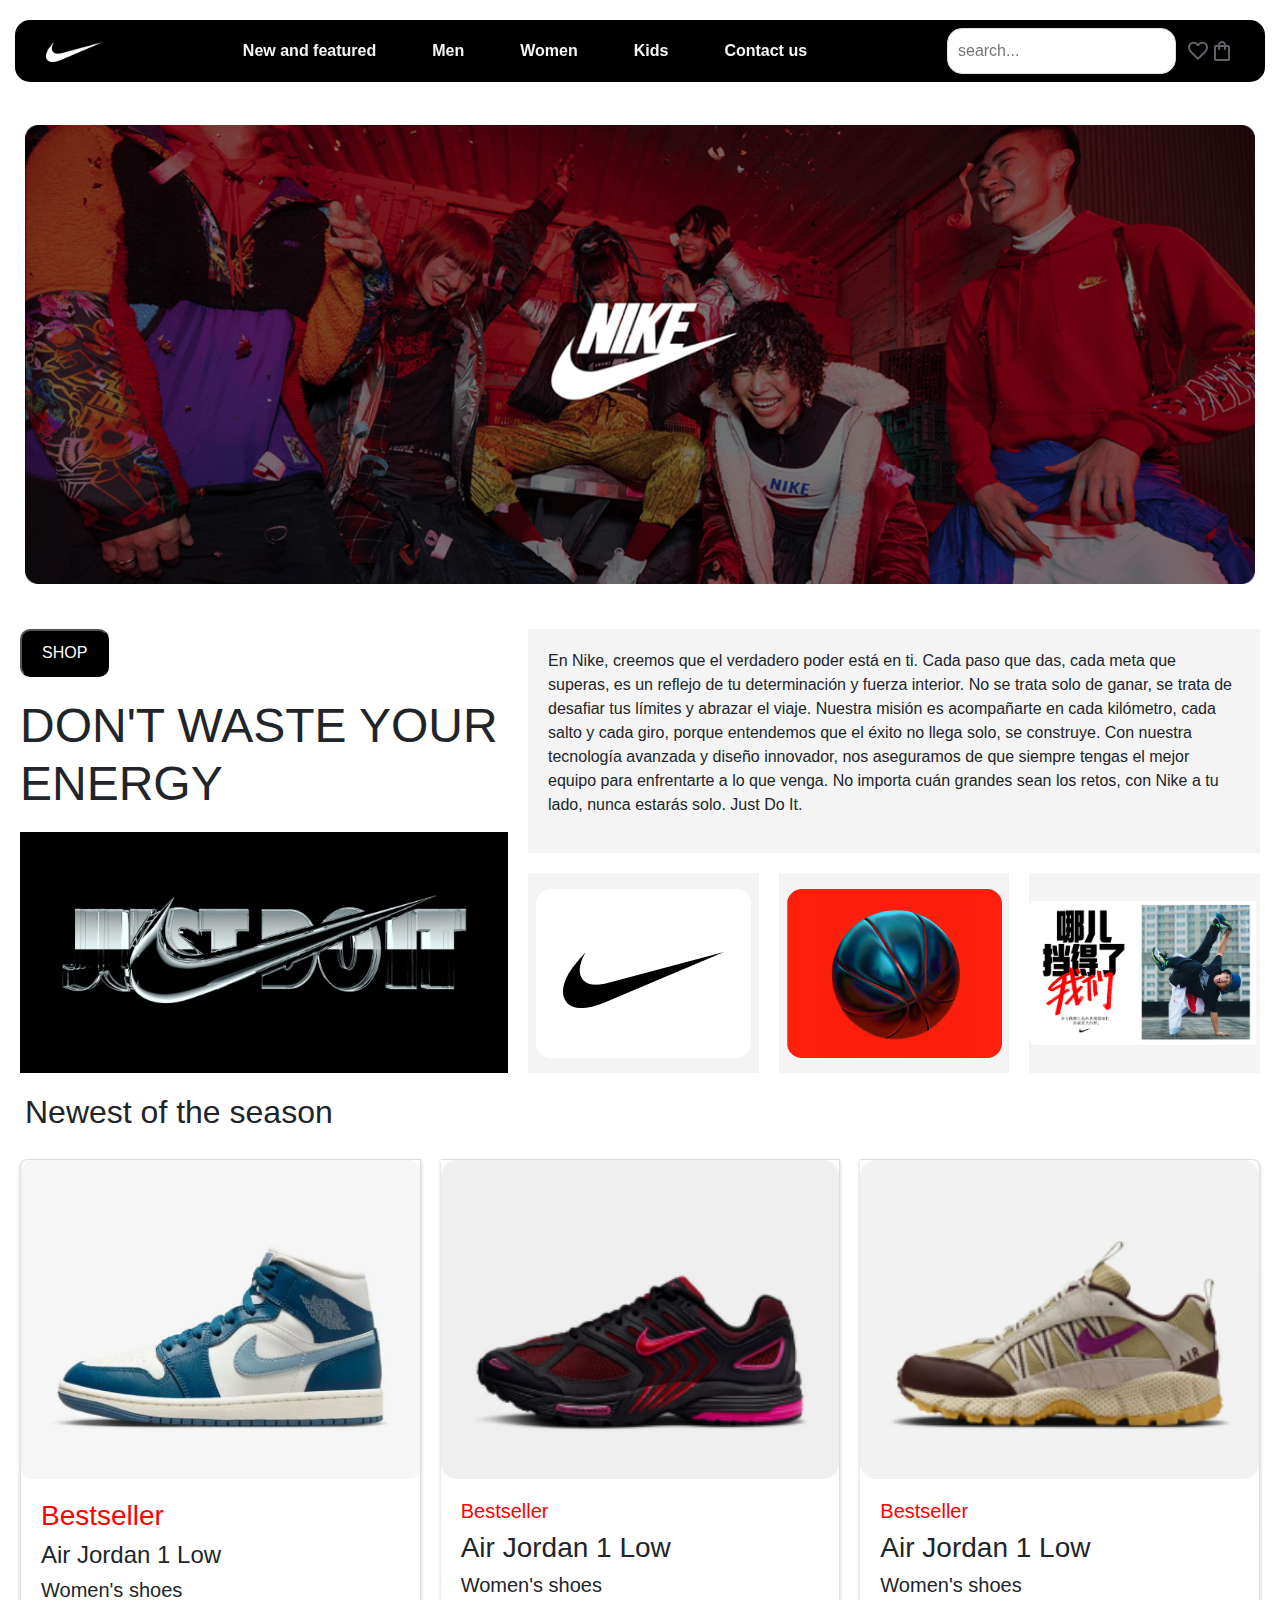
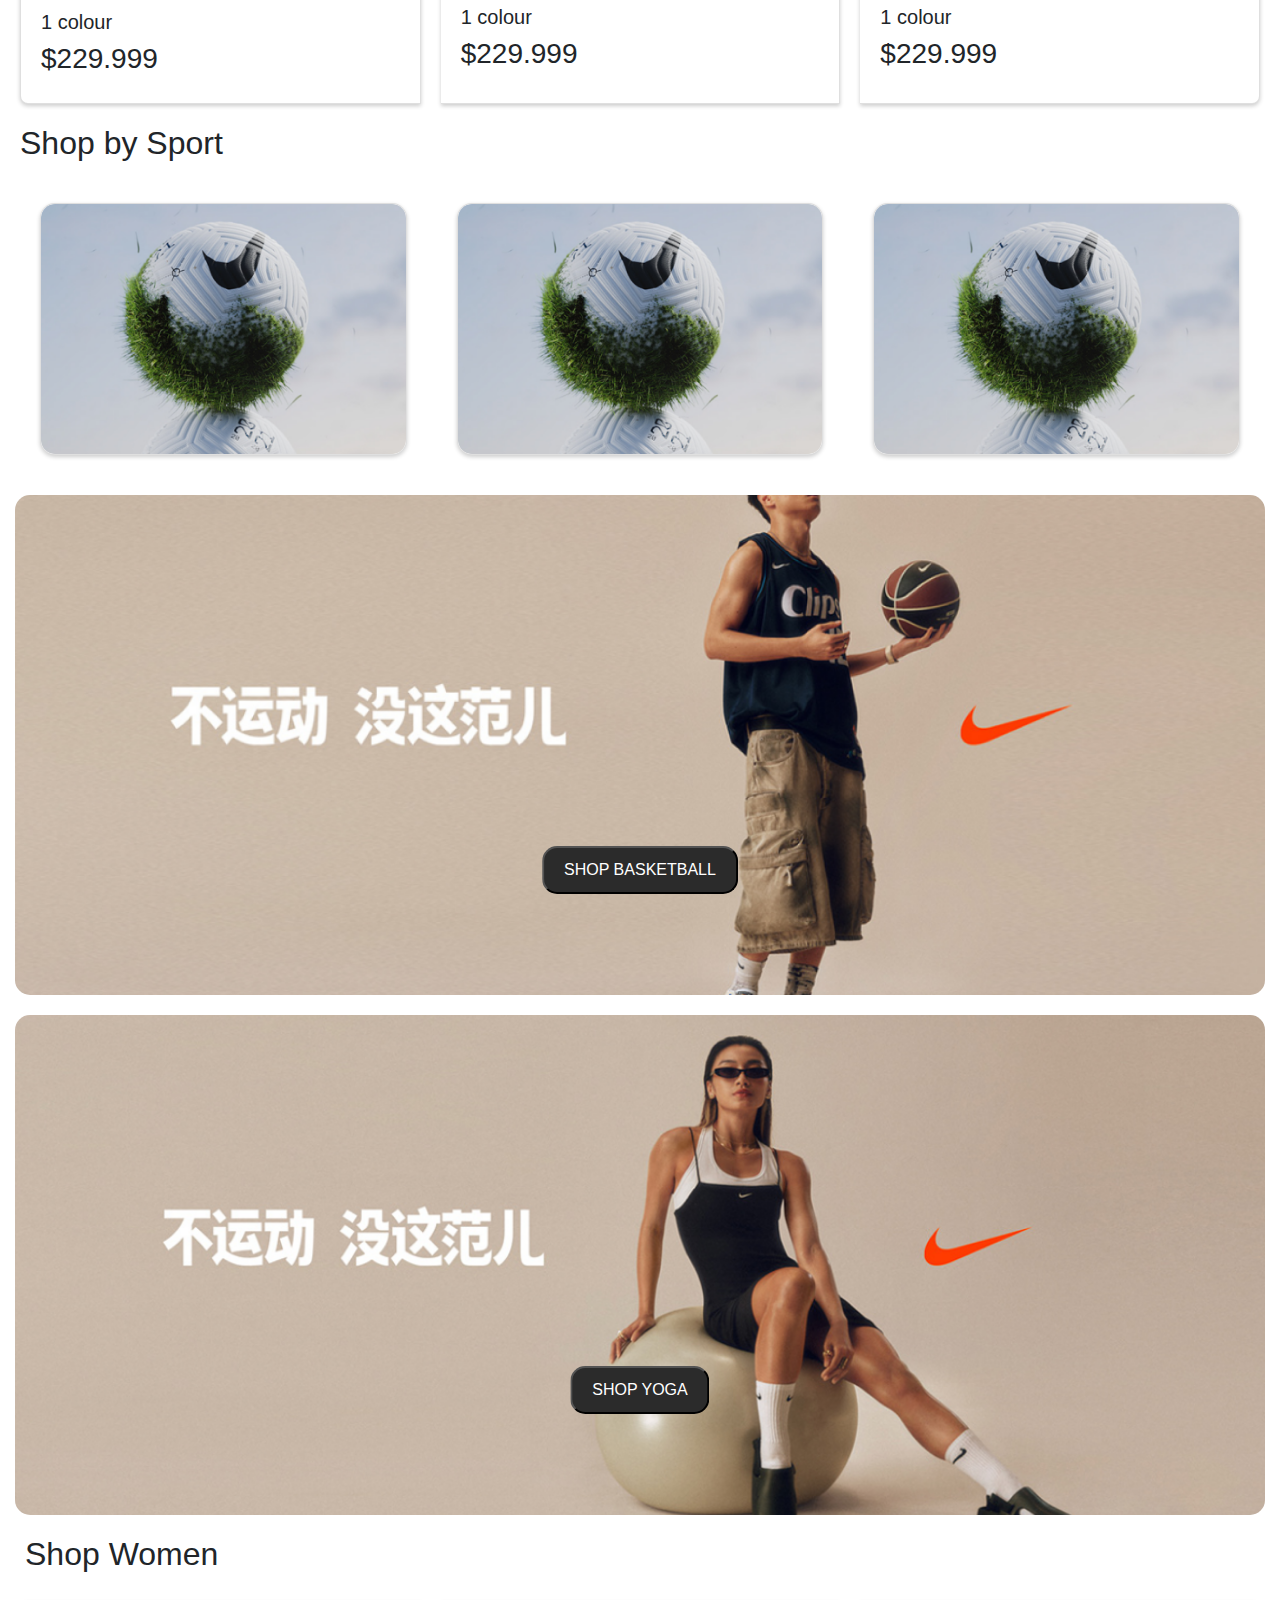
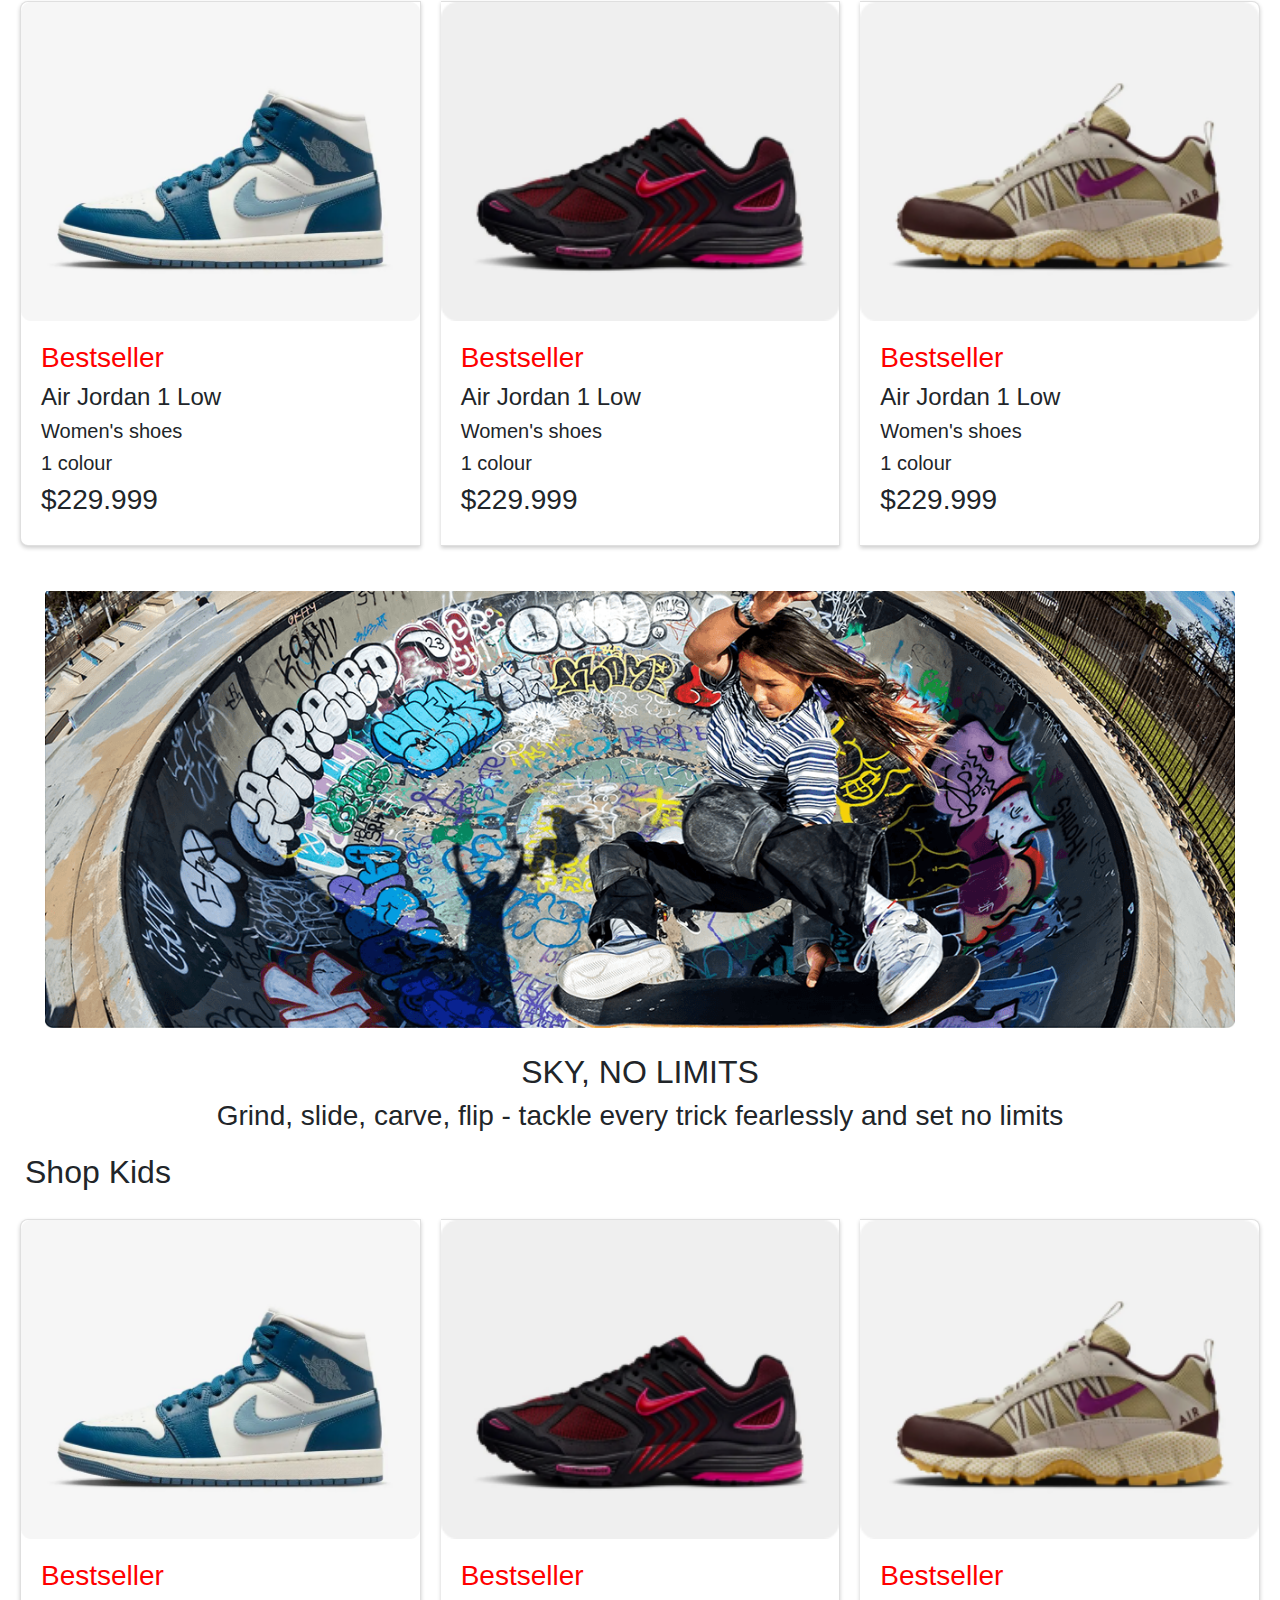
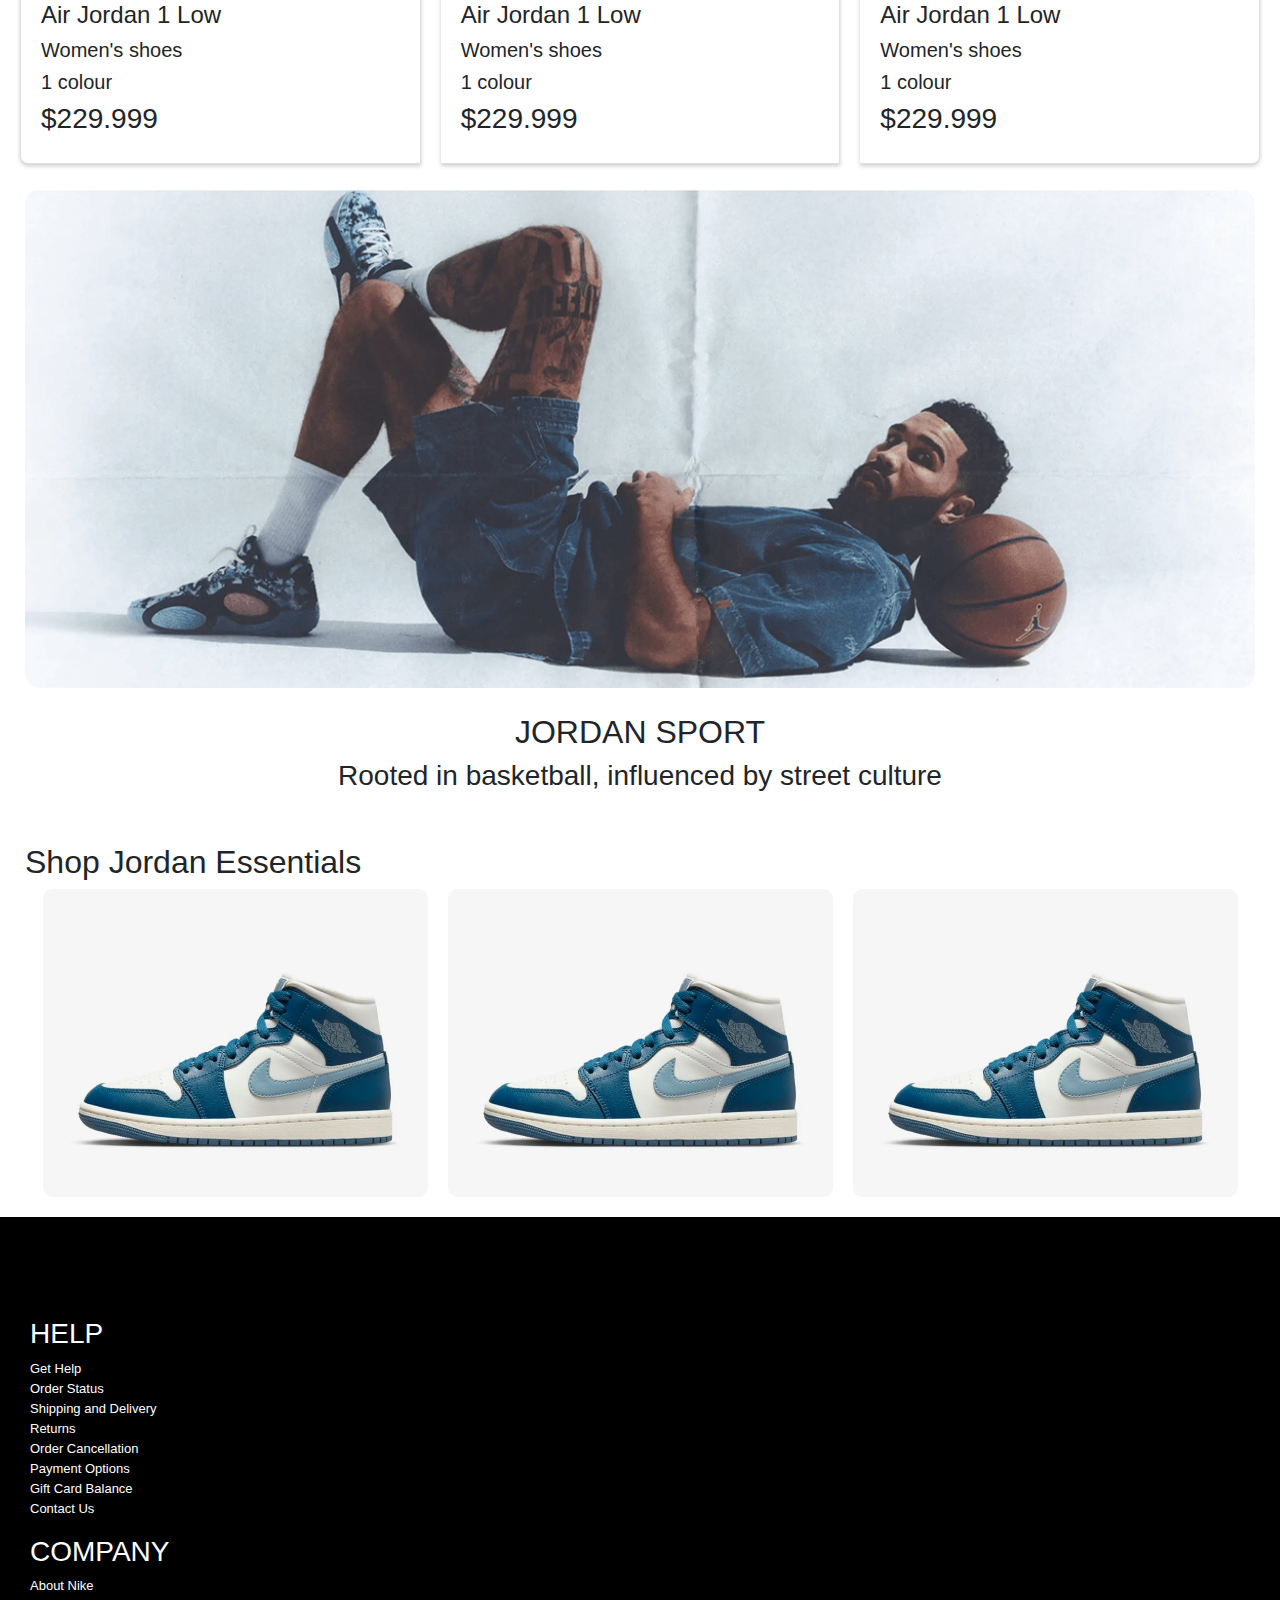
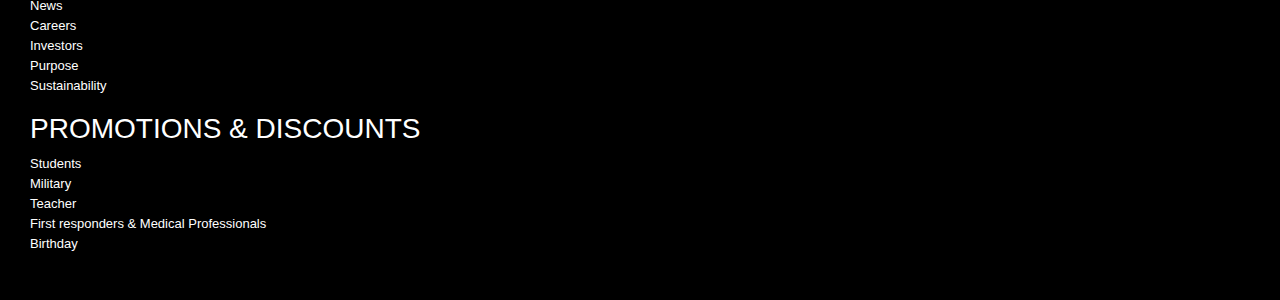
==== index.html @ add26907 "subiendo archivos proyecto final" ====
<!DOCTYPE html>
<html lang="en">
<head>
    <meta charset="UTF-8">
    <meta name="viewport" content="width=device-width, initial-scale=1.0">
    <meta name="description" content="Zapatillas Nike">
    <link rel="stylesheet" href="https://maxcdn.bootstrapcdn.com/bootstrap/4.5.2/css/bootstrap.min.css">
    <link rel="stylesheet" href="./css/style.css">
    <link rel="shortcut icon" href="./img/favicon.png" type="image/x-icon">
    <link rel="stylesheet" href="https://fonts.googleapis.com/css2?family=Material+Symbols+Outlined:opsz,wght,FILL,GRAD@20..48,100..700,0..1,-50..200" />
    <title>New and Featured</title>
</head>
<body>
    <!-- Navbar de Bootstrap -->
    <header class="header">
        <nav class="navbar navbar-expand-lg">
            <div class="logo">
                <img src="./img/logo.png" alt="Logo de Nike">
            </div>
            <!-- Botón del menú hamburguesa para dispositivos móviles -->
            <button class="navbar-toggler" type="button" data-toggle="collapse" data-target="#navbarNav" aria-controls="navbarNav" aria-expanded="false" aria-label="Toggle navigation">
                <span class="navbar-toggler-icon"></span>
            </button>
            <!-- Elementos de navegación -->
            <div class="collapse navbar-collapse" id="navbarNav">
                <ul class="nav-links navbar-nav ml-auto">
                    <li class="nav-item"><a class="nav-link" href="#">New and featured</a></li>
                    <li class="nav-item"><a class="nav-link" href="./pages/men.html">Men</a></li>
                    <li class="nav-item"><a class="nav-link" href="./pages/women.html">Women</a></li>
                    <li class="nav-item"><a class="nav-link" href="./pages/kids.html">Kids</a></li>
                    <li class="nav-item"><a class="nav-link" href="./pages/contact.html">Contact us</a></li>
                </ul>
                <div class="search ml-auto">
                    <form class="search-form">
                        <input type="text" placeholder="search...">
                    </form>
                    <a href="#" class="icon"><img src="./icons/icono-fav.svg" alt="Favorite"></a>
                    <a href="#" class="icon"><img src="./icons/icono-cart.svg" alt="Cart"></a>
                </div>
            </div>
        </nav>
    </header>


    <main>
        <img class="banner-ppal" src="./img/banner.png"  alt="Imagen Desktop">
        <img src="./img/banner-mobile-index.png" class="mobile-img" alt="Imagen Móvil">
        
        <div class="container1">
            <div class="main-content">
                <button class="shop-button">SHOP</button>
                <h1>DON'T WASTE YOUR ENERGY</h1>
                <div class="image-large">
                    <img src="./img/justdoit.png" alt="Just Do It">
                </div>
            </div>
            <div class="side-content">
                <div class="text-box">
                    <p>En Nike, creemos que el verdadero poder está en ti. Cada paso que das, cada meta que superas, es un reflejo de tu determinación y fuerza interior. No se trata solo de ganar, se trata de desafiar tus límites y abrazar el viaje. Nuestra misión es acompañarte en cada kilómetro, cada salto y cada giro, porque entendemos que el éxito no llega solo, se construye. Con nuestra tecnología avanzada y diseño innovador, nos aseguramos de que siempre tengas el mejor equipo para enfrentarte a lo que venga. No importa cuán grandes sean los retos, con Nike a tu lado, nunca estarás solo. Just Do It.</p>
                </div>
                <div class="grid">
                    <div class="grid-item">
                        <img src="./img/img-logo.png" alt="Nike Logo">
                    </div>
                    <div class="grid-item">
                        <img src="./img/pelota.png" alt="Image">
                    </div>
                    <div class="grid-item">
                        <img src="./img/banner2.png" alt="Image">
                    </div>
                </div>
            </div>
        </div>

        <!-- Sección Newest -->
        <h2 class="titles">Newest of the season</h2>
        <section class="card-group">
            <div class="card">
                <img src="./img/zapaej.png" class="card-img-top" alt="Air Jordan 1 Low">
                <div class="card-body">
                    <h3 class="bestseller">Bestseller</h3>
                    <h4>Air Jordan 1 Low</h4>
                    <h5>Women's shoes</h5>
                    <h5>1 colour</h5>
                    <h3>$229.999</h3>
                </div>
            </div>
            <div class="card">
                <img src="./img/zapa1.png" class="card-img-top" alt="Air Jordan 1 Low">
                <div class="card-body">
                    <h5 class="bestseller">Bestseller</h5>
                    <h3>Air Jordan 1 Low</h3>
                    <h5>Women's shoes</h5>
                    <h5>1 colour</h5>
                    <h3>$229.999</h3>
                </div>
            </div>
            <div class="card">
                <img src="./img/zapa2.png" class="card-img-top" alt="Air Jordan 1 Low">
                <div class="card-body">
                    <h5 class="bestseller">Bestseller</h5>
                    <h3>Air Jordan 1 Low</h3>
                    <h5>Women's shoes</h5>
                    <h5>1 colour</h5>
                    <h3>$229.999</h3>
                </div>
            </div>
        </section>

        <!-- Sección Sport -->
        <div class="shop-section">
            <h2>Shop by Sport</h2>
            <div class="cards-container">
                <div class="card">
                    <img src="./img/golf.png" alt="Golf Image 1">
                </div>
                <div class="card">
                    <img src="./img/golf.png" alt="Golf Image 2">
                </div>
                <div class="card">
                    <img src="./img/golf.png" alt="Golf Image 3">
                </div>
            </div>
        </div>

        <!-- Banner Basketball y Yoga -->
<div class="banner-container">
    <div class="back-img">
        <button class="btn-banner-basket">SHOP BASKETBALL</button>
    </div>
    <div class="back-img2">
        <button class="btn-banner-yoga">SHOP YOGA</button>
    </div>
</div>

        <!-- Sección Women -->
        <h2 class="titles">Shop Women</h2>
        <section class="card-group">
            <div class="card">
                <img src="./img/zapaej.png" class="card-img-top" alt="Air Jordan 1 Low">
                <div class="card-body">
                    <h3 class="bestseller">Bestseller</h3>
                    <h4>Air Jordan 1 Low</h4>
                    <h5>Women's shoes</h5>
                    <h5>1 colour</h5>
                    <h3>$229.999</h3>
                </div>
            </div>
            <div class="card">
                <img src="./img/zapa1.png" class="card-img-top" alt="Air Jordan 1 Low">
                <div class="card-body">
                    <h3 class="bestseller">Bestseller</h3>
                    <h4>Air Jordan 1 Low</h4>
                    <h5>Women's shoes</h5>
                    <h5>1 colour</h5>
                    <h3>$229.999</h3>
                </div>
            </div>
            <div class="card">
                <img src="./img/zapa2.png" class="card-img-top" alt="Air Jordan 1 Low">
                <div class="card-body">
                    <h3 class="bestseller">Bestseller</h3>
                    <h4>Air Jordan 1 Low</h4>
                    <h5>Women's shoes</h5>
                    <h5>1 colour</h5>
                    <h3>$229.999</h3>
                </div>
            </div>
        </section>

        <!-- Banner Sky No Limits -->
        <div class="banner-sky">
        <img class="sky-img" src="./img/sky-no-limits.png" alt="Sky No Limits">
        <h2 class="titles">SKY, NO LIMITS</h2>
        <h3 class="titles">Grind, slide, carve, flip - tackle every trick fearlessly and set no limits</h3>
        </div>

        <!-- Sección Kids -->
        <h2 class="titles">Shop Kids</h2>
        <section class="card-group">
            <div class="card">
                <img src="./img/zapaej.png" class="card-img-top" alt="Air Jordan 1 Low">
                <div class="card-body">
                    <h3 class="bestseller">Bestseller</h3>
                    <h4>Air Jordan 1 Low</h4>
                    <h5>Women's shoes</h5>
                    <h5>1 colour</h5>
                    <h3>$229.999</h3>
                </div>
            </div>
            <div class="card">
                <img src="./img/zapa1.png" class="card-img-top" alt="Air Jordan 1 Low">
                <div class="card-body">
                    <h3 class="bestseller">Bestseller</h3>
                    <h4>Air Jordan 1 Low</h4>
                    <h5>Women's shoes</h5>
                    <h5>1 colour</h5>
                    <h3>$229.999</h3>
                </div>
            </div>
            <div class="card">
                <img src="./img/zapa2.png" class="card-img-top" alt="Air Jordan 1 Low">
                <div class="card-body">
                    <h3 class="bestseller">Bestseller</h3>
                    <h4>Air Jordan 1 Low</h4>
                    <h5>Women's shoes</h5>
                    <h5>1 colour</h5>
                    <h3>$229.999</h3>
                </div>
            </div>
        </section>

        <!-- Banner Jordan -->
        <div class="banner-jordan-section">
            <img class="jordan-img" src="./img/banner-jordan.png" alt="banner jordan">
            <h2 class="titles">JORDAN SPORT</h2>
            <h3 class="titles">Rooted in basketball, influenced by street culture</h3>
        </div>

        <!-- Sección Jordan Essentials -->
        <div class="product-section">
            <h2 class="titles">Shop Jordan Essentials</h2>
            <div class="product-container">
                <div class="product">
                    <img src="./img/zapaej.png" alt="Jordan Essentials 1">
                </div>
                <div class="product">
                    <img src="./img/zapaej.png" alt="Jordan Essentials 2">
                </div>
                <div class="product">
                    <img src="./img/zapaej.png" alt="Jordan Essentials 3">
                </div>
            </div>
        </div>
    </main>

    <footer>
        <div class="row-footer">
            <div class="col">
                <h3>HELP</h3>
                <ul>
                    <li>Get Help</li>
                    <li>Order Status</li>
                    <li>Shipping and Delivery</li>
                    <li>Returns</li>
                    <li>Order Cancellation</li>
                    <li>Payment Options</li>
                    <li>Gift Card Balance</li>
                    <li>Contact Us</li>
                </ul>
            </div>
    
            <div class="col">
                <h3>COMPANY</h3>
                <ul>
                    <li>About Nike</li>
                    <li>News</li>
                    <li>Careers</li>
                    <li>Investors</li>
                    <li>Purpose</li>
                    <li>Sustainability</li>
                </ul>
            </div>
    
            <div class="col">
                <h3>PROMOTIONS & DISCOUNTS</h3>
                <ul>
                    <li>Students</li>
                    <li>Military</li>
                    <li>Teacher</li>
                    <li>First responders & Medical Professionals</li>
                    <li>Birthday</li>
                </ul>
            </div>
        </div>
    </footer>


    <!-- Enlace a Bootstrap JS y jQuery -->
    <script src="https://code.jquery.com/jquery-3.5.1.slim.min.js"></script>
    <script src="https://cdn.jsdelivr.net/npm/@popperjs/core@2.11.6/dist/umd/popper.min.js"></script>
    <script src="https://stackpath.bootstrapcdn.com/bootstrap/4.5.2/js/bootstrap.min.js"></script>

</body>
</html>
---- css/style.css ----
@charset "UTF-8";
/* reset */
* {
  margin: 0px;
  padding: 0px;
  box-sizing: border-box;
  font-family: sans-serif;
}

body {
  background-color: white;
}

/* estilos de header */
.header {
  background-color: rgb(0, 0, 0);
  position: fixed;
  width: calc(100% - 30px);
  padding: 0 15px;
  top: 20px;
  left: 50%;
  transform: translateX(-50%);
  z-index: 1;
  border-radius: 15px;
}
.header .logo {
  cursor: pointer;
}
.header .logo img {
  width: auto;
  height: 20px;
}
.header .navbar {
  width: 100%;
  color: whitesmoke;
}
.header .navbar .navbar-toggler {
  border-color: #ddd;
  color: #ddd;
  background-color: #ddd;
  stroke: #ddd;
}
.header .navbar .navbar-toggler-icon {
  background-image: url("data:image/svg+xml;charset=utf8,%3Csvg xmlns='http://www.w3.org/2000/svg' viewBox='0 0 30 30'%3E%3Cpath stroke='rgba%28255, 255, 255, 0.5%29' stroke-width='2' d='M4 7h22M4 15h22M4 23h22'/%3E%3C/svg%3E");
}
.header .navbar .nav-links {
  list-style: none;
  display: flex;
  align-items: center;
}
.header .navbar .nav-links .nav-item {
  padding: 0 20px;
}
.header .navbar .nav-links .nav-link {
  color: whitesmoke;
  font-weight: 700;
  text-decoration: none;
}
.header .navbar .nav-links .nav-link:hover {
  transform: scale(1.1);
}
.header .search {
  display: flex;
  align-items: center;
  margin-right: 0;
}
.header .search .search-form {
  display: flex;
  margin: 0;
}
.header .search .inputs {
  display: flex;
  flex-direction: column;
  gap: 10px;
}
.header .search .input-group {
  display: flex;
  flex-direction: row;
  align-items: center;
  gap: 10px;
}
.header .search input {
  padding: 10px;
  border: 1px solid #ddd;
  outline: none;
  border-radius: 15px;
  margin-right: 10px;
  font-size: 16px;
}
.header .icon {
  color: whitesmoke;
}

/* Estilos del Main */
main {
  margin-top: 100px;
}

.container {
  display: flex;
  justify-content: center;
}

.card {
  width: 325px;
  border-radius: 8px;
  overflow: hidden;
  box-shadow: 0px 2px 4px rgba(0, 0, 0, 0.2);
  margin: 20px;
}
.card img {
  width: 100%;
  height: auto;
}

.banner-ppal {
  width: 100%;
  padding: 25px;
}

/* flex de abajo del banner */
.container1 {
  display: flex;
  flex-wrap: wrap;
  padding: 20px;
  gap: 20px;
}

.main-content {
  flex: 2;
  display: flex;
  flex-direction: column;
  gap: 20px;
}

.shop-button {
  padding: 10px 20px;
  background-color: black;
  color: white;
  border-radius: 10px;
  cursor: pointer;
  align-self: flex-start;
}

h1 {
  font-size: 3rem;
  margin: 0;
}
h1 span {
  display: block;
}

.image-large {
  background-color: #000;
  padding: 20px;
}
.image-large img {
  max-width: 100%;
  height: auto;
}

.side-content {
  flex: 3;
  display: flex;
  flex-direction: column;
  gap: 20px;
}

.text-box {
  background-color: #f4f4f4;
  padding: 20px;
}

.grid {
  display: flex;
  flex-wrap: wrap;
  gap: 20px;
  flex: 1;
}
.grid .grid-item {
  flex: 1;
  min-width: 10px;
  background-color: #f4f4f4;
  padding: 0px;
  display: flex;
  justify-content: center;
  align-items: center;
}
.grid .grid-item img {
  max-width: 100%;
  height: auto;
}

.titles {
  padding: 0 25px;
}

/* cards */
.card-content {
  padding: 16px;
}
.card-content h3 {
  font-size: 28px;
  margin-bottom: 8px;
}

.bestseller {
  color: red;
}

.h5-pages-indicator {
  padding: 0px 50px;
}

#img-publicity {
  width: 250px;
  height: 400px;
  border-radius: 15px;
  object-fit: cover;
}

/* seccion men */
/* flex de las cards de men */
.flexmen {
  display: flex;
  justify-content: flex-end;
  gap: 20px;
  flex-direction: column;
  margin-bottom: 20px;
}

/* categorias */
.filters h4,
.filters h5 {
  font-weight: bold;
}
.filters .clean-filters {
  font-size: 14px;
  color: gray;
  text-decoration: underline;
  cursor: pointer;
}

/* seccion sports */
.shop-section {
  margin: 20px;
}
.shop-section h2 {
  margin-bottom: 20px;
}
.shop-section .cards-container {
  display: flex;
  flex-direction: row;
  align-items: center;
  gap: 10px;
}
.shop-section .cards-container .card {
  width: 100%;
  max-width: 500px;
  border-radius: 15px;
  overflow: hidden;
}
.shop-section .cards-container .card img {
  width: 100%;
  height: auto;
  display: block;
  border-radius: 10px;
}

/* Seccion banner yoga y basket */
.banner-container {
  padding: 0 15px;
}
.banner-container .back-img,
.banner-container .back-img2 {
  background-repeat: no-repeat;
  background-size: cover;
  background-position: center;
  height: 500px;
  width: 100%;
  position: relative;
  border-radius: 15px;
  margin-bottom: 20px;
}
.banner-container .back-img.back-img,
.banner-container .back-img2.back-img {
  background-image: url(../img/banner-basket.png);
}
.banner-container .back-img.back-img2,
.banner-container .back-img2.back-img2 {
  background-image: url(../img/banner-yoga.png);
}
.banner-container .back-img .btn-banner-basket,
.banner-container .back-img .btn-banner-yoga,
.banner-container .back-img2 .btn-banner-basket,
.banner-container .back-img2 .btn-banner-yoga {
  position: absolute;
  left: 50%;
  top: 75%;
  transform: translate(-50%, -50%);
  padding: 10px 20px;
  background-color: #2b2b2b;
  border-radius: 15px;
  cursor: pointer;
  font-size: 16px;
  color: white;
  z-index: 10;
}

/* seccion sky no limits */
.sky-img {
  width: 100%;
  padding: 25px;
  border-radius: 15px;
}

.banner-sky {
  text-align: center;
  margin: 20px;
}

/* seccion jordan */
.jordan-img {
  width: 100%;
  padding: 25px;
  border-radius: 15px;
}

.banner-jordan-section {
  text-align: center;
}

/* Sección cards Jordan */
.product-section {
  text-align: left;
  margin-top: 50px;
  margin-bottom: 20px;
}
.product-section .product-container {
  display: flex;
  justify-content: center;
  gap: 20px;
}
.product-section .product-container .product-item {
  text-align: center;
}
.product-section .product-container .product-item img {
  width: 400px;
  height: auto;
}

.card1 {
  width: 325px;
  border-radius: 15px;
  overflow: hidden;
  margin: 20px;
}
.card1 img {
  width: 100%;
  height: auto;
}

.mobile-img {
  display: none;
}

/* Estilos del Footer */
footer {
  width: 100%;
  position: relative;
  background-color: black;
  color: white;
  padding: 100px 15px 30px;
  font-size: 13px;
  line-height: 20px;
  /* Lista sin estilo */
  /* Contenedor de filas */
}
footer ul {
  list-style: none;
  padding: 0;
}
footer .row {
  width: 100%;
  display: flex;
  flex-wrap: wrap;
  align-items: flex-start;
  justify-content: space-between;
  /* Columnas dentro de la fila */
}
footer .row .col {
  flex-basis: 25%;
  padding: 10px;
  /* Títulos de las columnas */
  /* Párrafos dentro de las columnas */
}
footer .row .col h3 {
  width: fit-content;
  margin-bottom: 16px;
  position: relative;
}
footer .row .col p {
  margin-bottom: 8px;
}

/* Categoría Kids */
.banner-kids {
  display: flex;
  justify-content: center;
  align-items: center;
  width: 100%;
  padding: 25px;
}

/* Categoría Men */
.banner-men {
  width: 100%;
  padding: 25px;
}

/* Categoría Women */
.carousel-slide {
  width: 100%;
  padding: 25px;
}

/* Sección Contact Us */
.container-form {
  position: relative;
  display: flex;
  justify-content: center;
  align-items: center;
  width: 100%;
  height: 100%;
  padding: 20px 100px;
}
.container-form:after {
  content: "";
  position: absolute;
  left: 0;
  top: 0;
  width: 100%;
  height: 100%;
  background: url("../img/contacto-img.png") no-repeat center;
  background-size: cover;
  z-index: -1;
  filter: blur(50px);
}

.content-boxform {
  max-width: 850px;
  display: grid;
  grid-template-columns: repeat(2, 1fr);
  justify-content: center;
  align-items: center;
  text-align: center;
  background-color: #fff;
  box-shadow: 0px 0px 19px 5px rgba(0, 0, 0, 0.19);
}

.left-form {
  height: 100%;
  background: url("../img/contacto-img.png") no-repeat center;
  background-size: center;
}

.right-form {
  padding: 25px 40px;
}

.text-form {
  position: relative;
  padding-bottom: 10px;
  margin-bottom: 10px;
}
.text-form:after {
  content: "";
  position: absolute;
  left: 50%;
  bottom: 0;
  transform: translateX(-50%);
  height: 4px;
  width: 50px;
  border-radius: 2px;
  background-color: #2ecc71;
}

.field {
  width: 100%;
  padding: 0.5rem 1rem;
  outline: none;
  border: 2px solid transparent;
  background-color: rgba(230, 230, 230, 0.6);
  font-size: 1.1rem;
  margin-bottom: 22px;
  transition: 0.3s;
}
.field:hover {
  background-color: rgba(0, 0, 0, 0.1);
}
.field:focus {
  background-color: #fff;
  border: 2px solid rgba(30, 85, 250, 0.47);
}

.area {
  min-height: 150px;
}

.btn-form {
  width: 100%;
  padding: 0.5rem 1rem;
  font-size: 1.1rem;
  background-color: #2ecc71;
  cursor: pointer;
  outline: none;
  border: none;
  color: #fff;
  transition: 0.3s;
}
.btn-form:hover {
  background-color: #27ae60;
}

/* mediaqueries */
/* Mobile (menor a 768px) */
@media (max-width: 767px) {
  h1 {
    font-size: 24px;
  }
  .navbar {
    text-align: center;
  }
  .navbar .navbar-nav .nav-link {
    font-size: 16px;
    margin: 5px 0;
  }
  .container1 {
    display: none;
  }
  .banner-ppal {
    margin: 0;
    padding: 0;
    height: 700px;
    display: none;
  }
  .header {
    margin: 0;
    padding: 0;
  }
  .mobile-img {
    display: block;
  }
  /* Formulario */
  .content-boxform {
    grid-template-columns: 350px;
  }
  .left-form {
    height: 150px;
  }
  /* Seccion sports */
  .shop-section {
    margin: 10px;
  }
  .shop-section .cards-container {
    flex-direction: column;
    align-items: flex-start;
    gap: 20px;
  }
  .shop-section .cards-container .card {
    width: 100%;
    max-width: none;
  }
  .shop-section .cards-container .card img {
    width: 100%;
    height: auto;
  }
}
.navbar-toggler-icon {
  background-image: url("data:image/svg+xml;charset=utf8,%3Csvg xmlns='http://www.w3.org/2000/svg' viewBox='0 0 30 30'%3E%3Cpath stroke='rgba%280, 0, 0, 0.5%29' stroke-width='2' d='M4 7h22M4 15h22M4 23h22'/%3E%3C/svg%3E");
}

/* Tablets (768px - 992px) */
@media (min-width: 768px) and (max-width: 992px) {
  h1 {
    font-size: 28px;
  }
  .navbar .navbar-nav .nav-link {
    font-size: 18px;
    margin: 0 10px;
  }
  .container {
    padding: 15px;
  }
  .mobile-img {
    display: none;
  }
  /* Formulario */
  .content-boxform {
    grid-template-columns: 1fr;
  }
  .left-form {
    height: 400px;
  }
}

/*# sourceMappingURL=style.css.map */
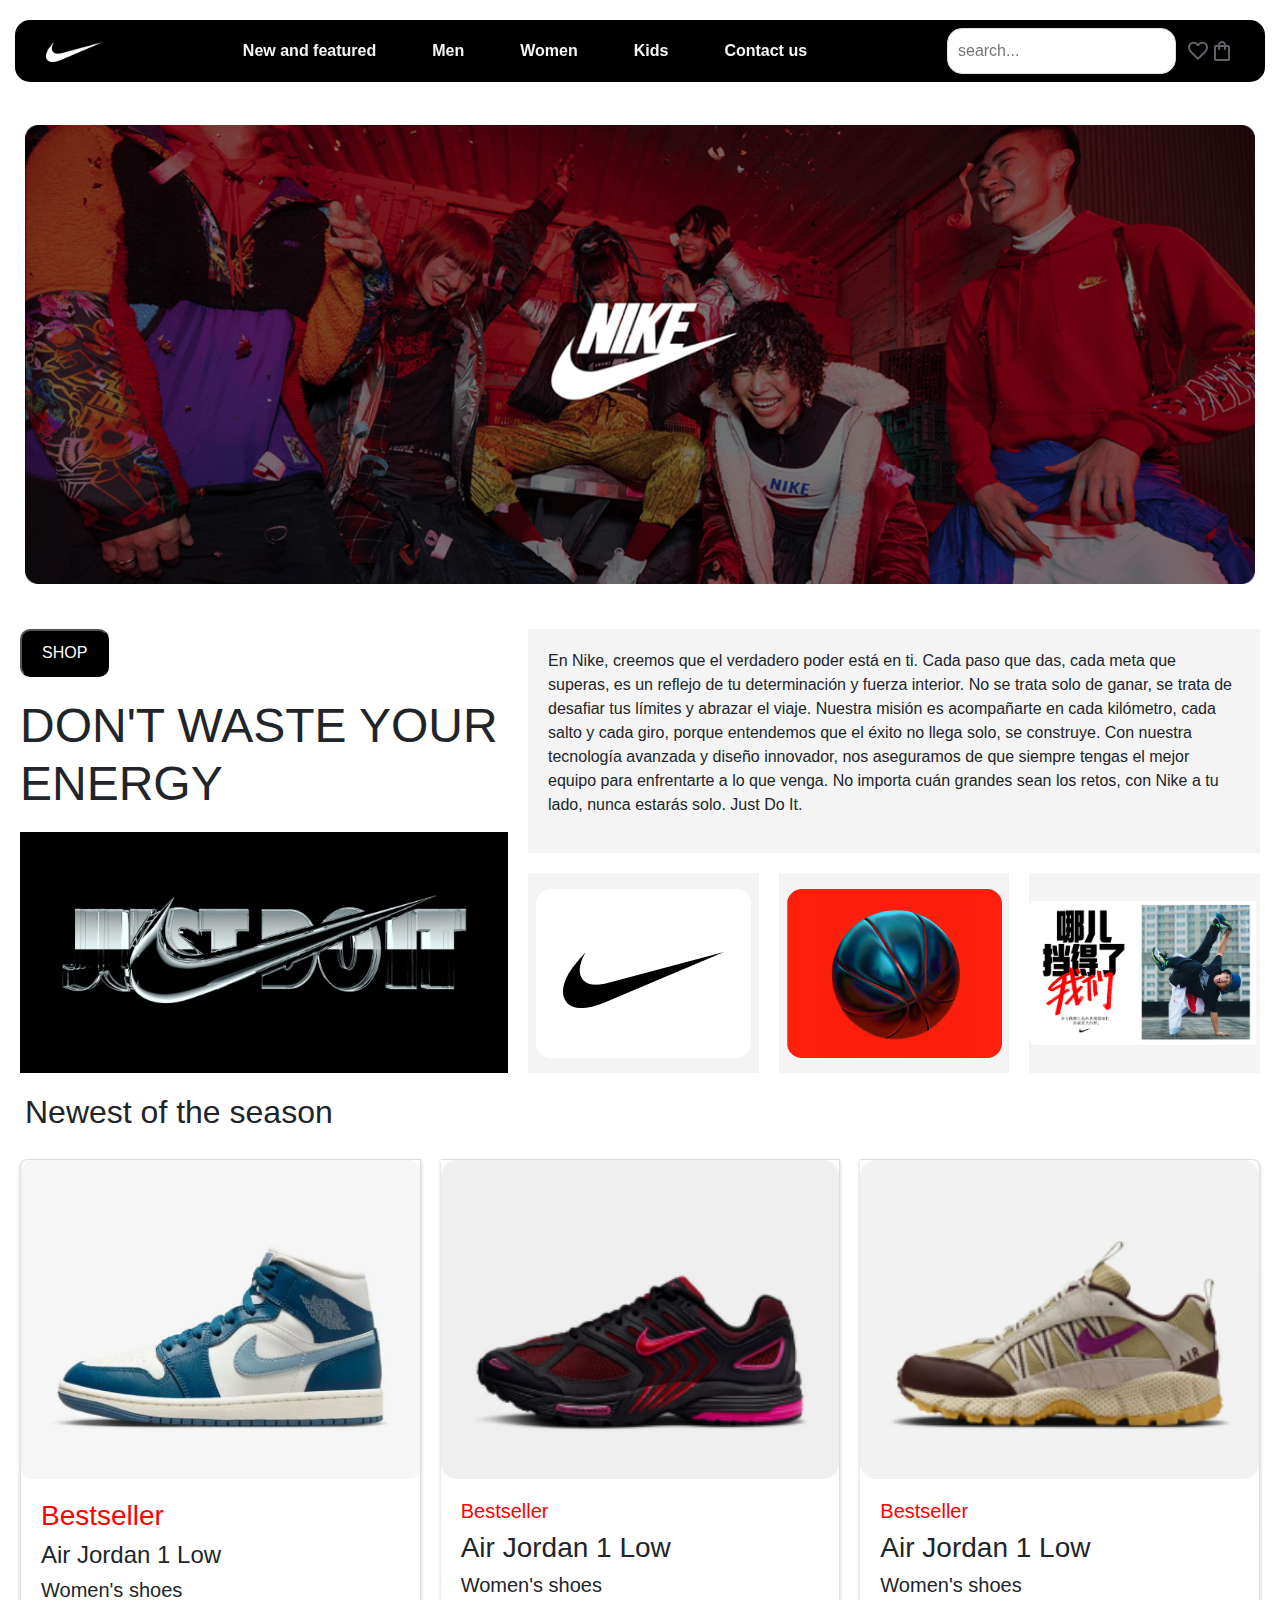
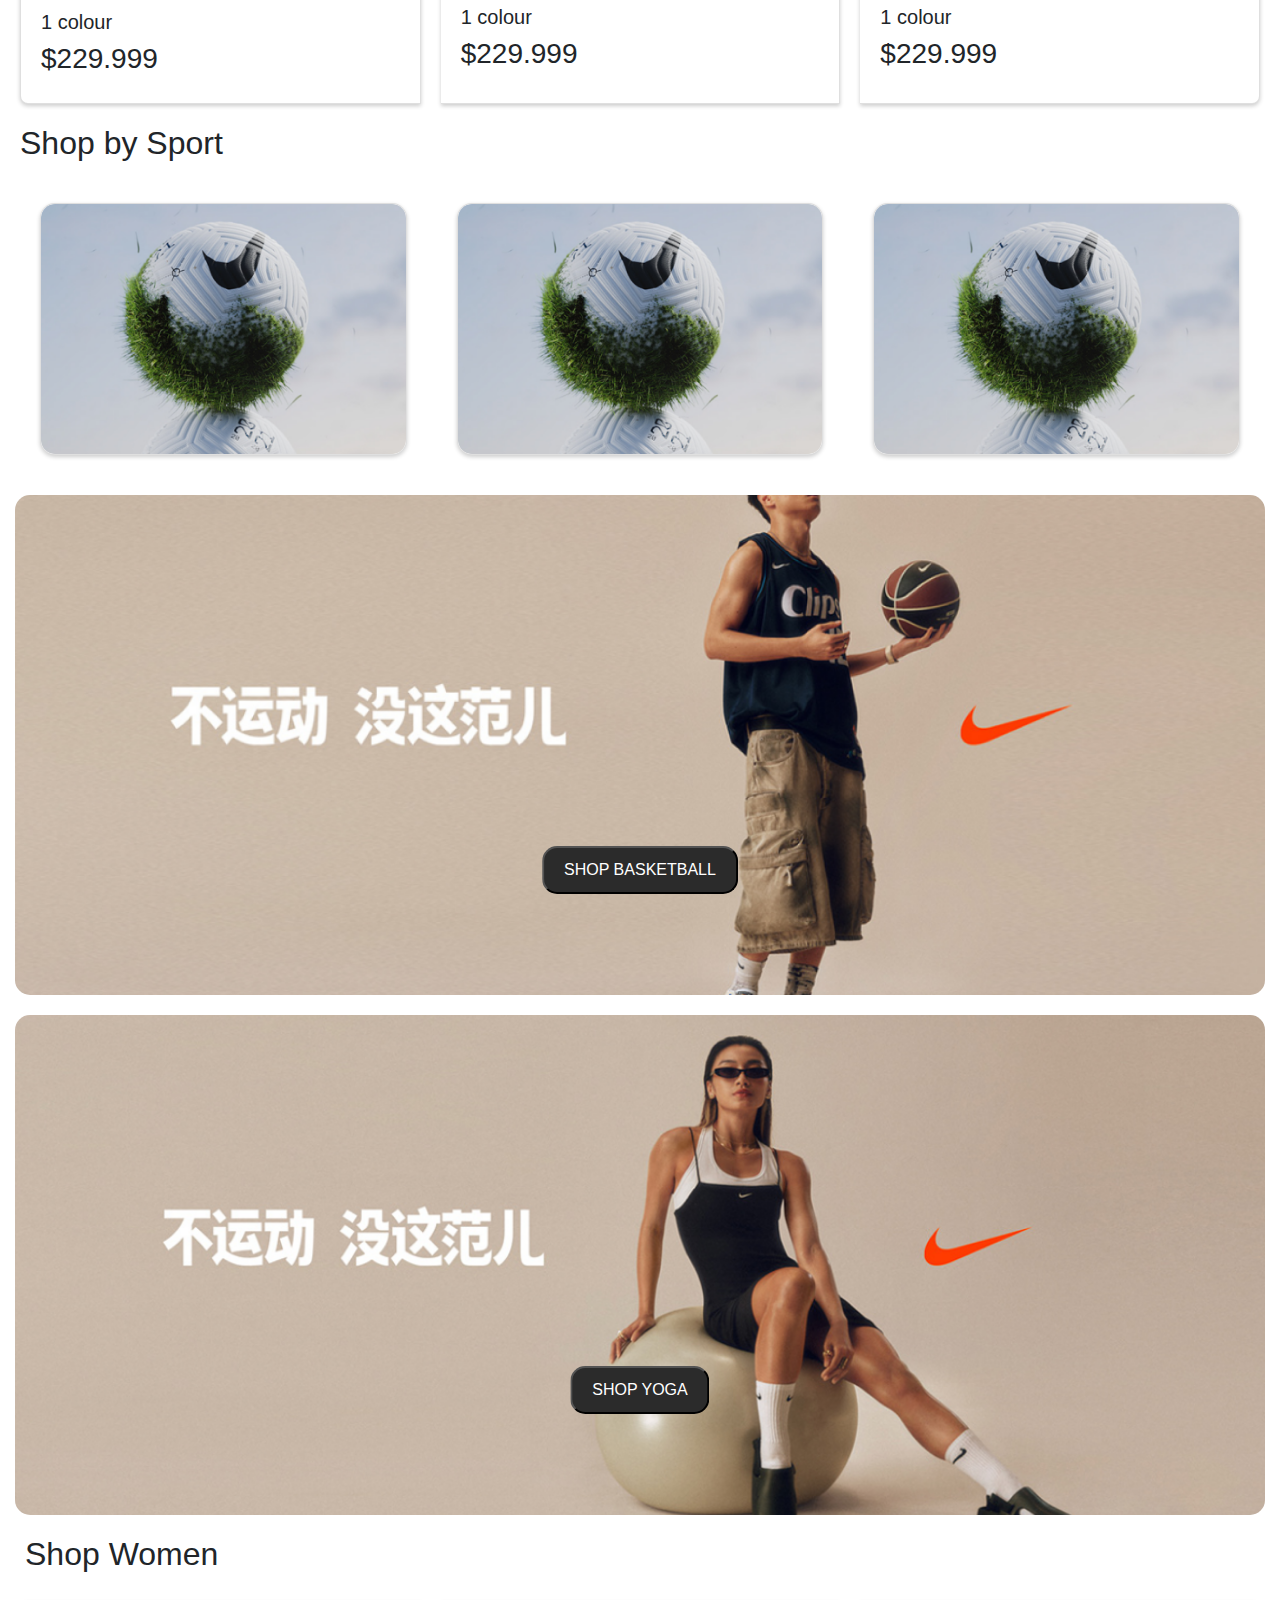
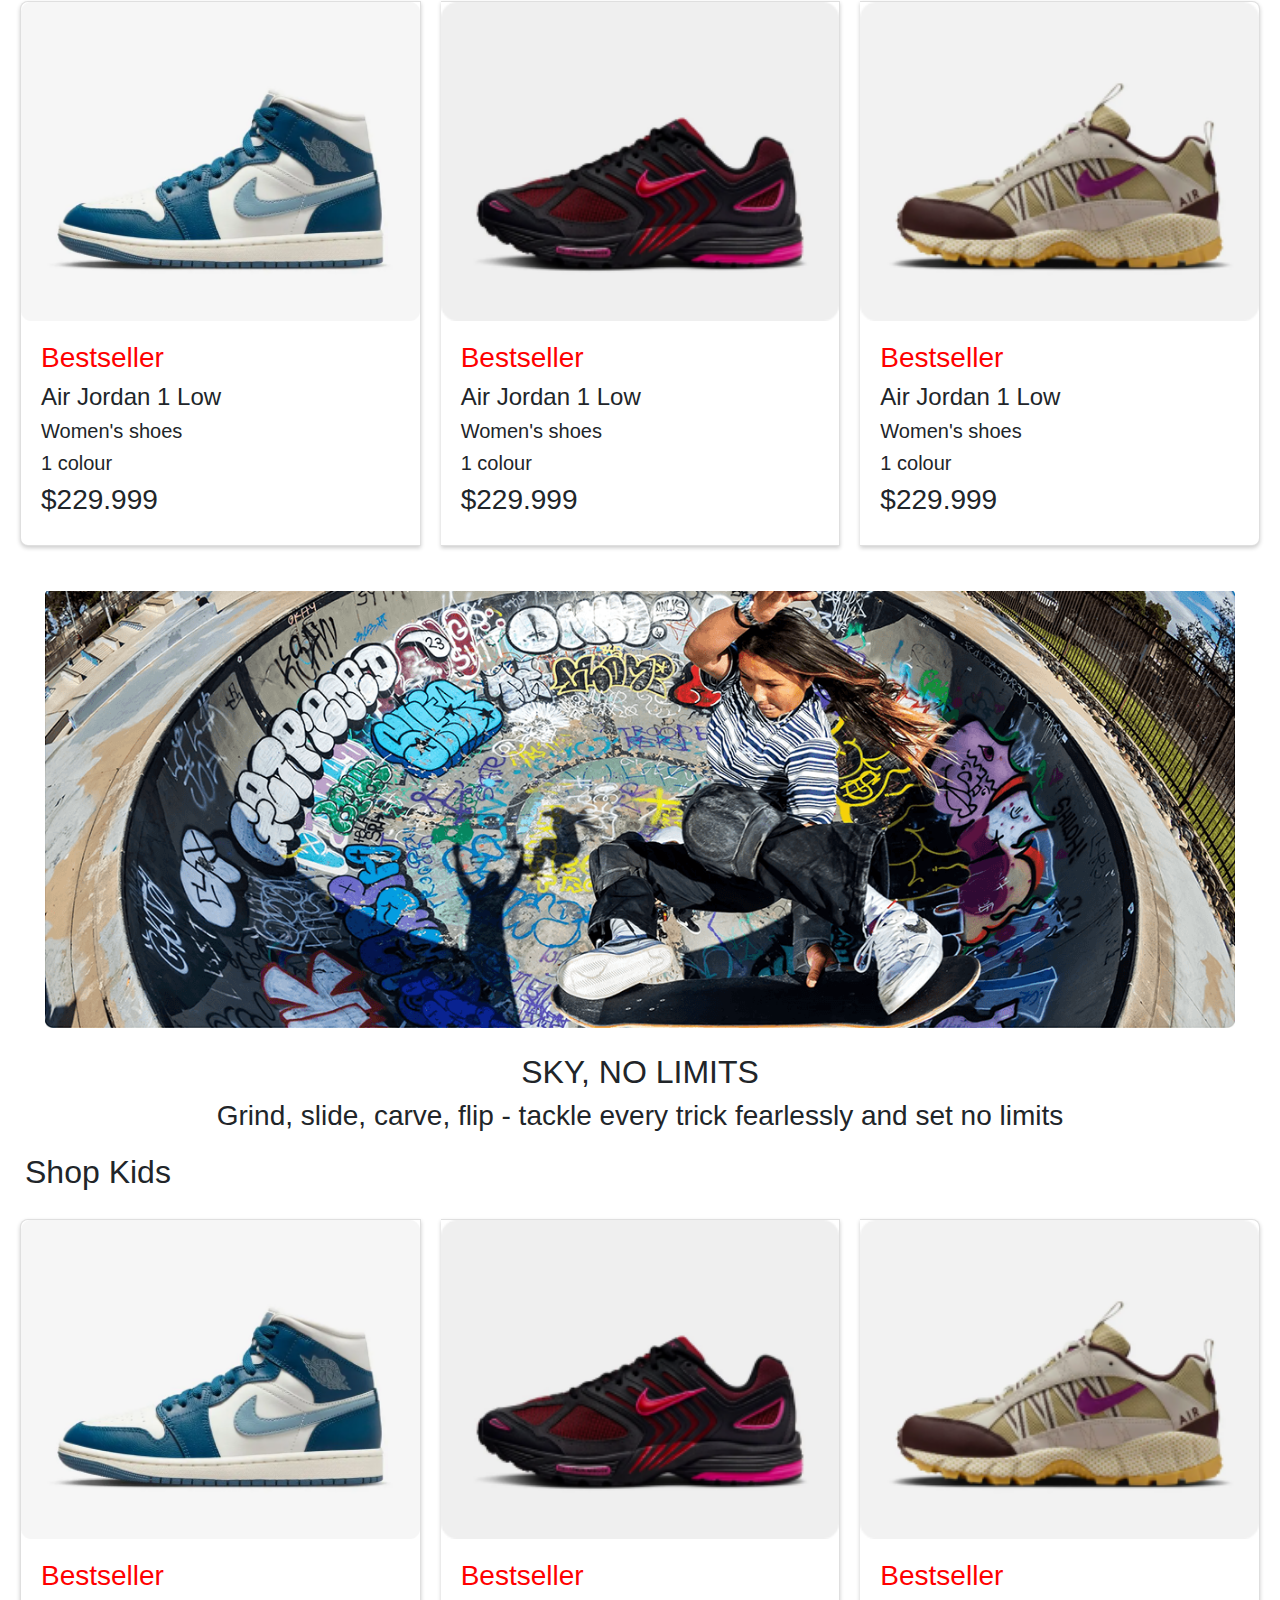
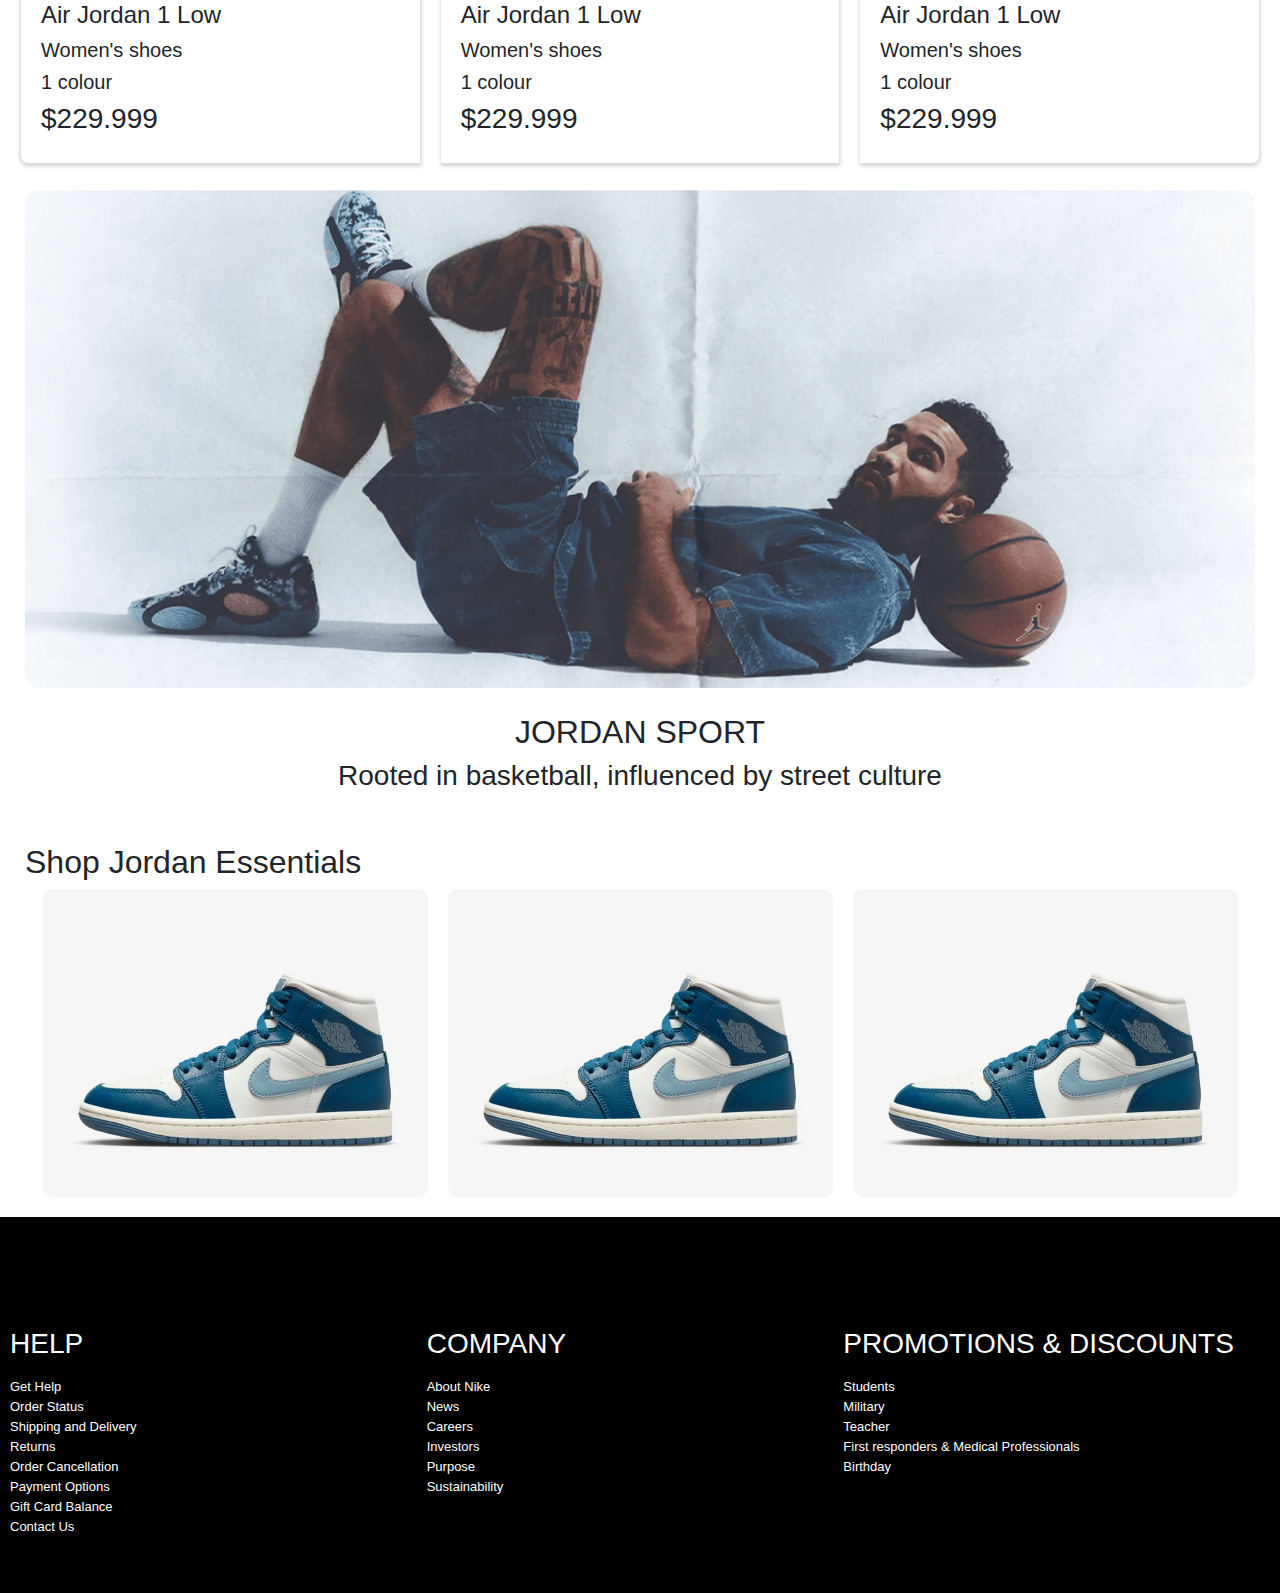
==== commit 8083226f: "arreglo scss" ====
--- a/index.html
+++ b/index.html
@@ -235,45 +235,45 @@
     </main>
 
     <footer>
-        <div class="row-footer">
-            <div class="col">
-                <h3>HELP</h3>
-                <ul>
-                    <li>Get Help</li>
-                    <li>Order Status</li>
-                    <li>Shipping and Delivery</li>
-                    <li>Returns</li>
-                    <li>Order Cancellation</li>
-                    <li>Payment Options</li>
-                    <li>Gift Card Balance</li>
-                    <li>Contact Us</li>
-                </ul>
-            </div>
-    
-            <div class="col">
-                <h3>COMPANY</h3>
-                <ul>
-                    <li>About Nike</li>
-                    <li>News</li>
-                    <li>Careers</li>
-                    <li>Investors</li>
-                    <li>Purpose</li>
-                    <li>Sustainability</li>
-                </ul>
-            </div>
-    
-            <div class="col">
-                <h3>PROMOTIONS & DISCOUNTS</h3>
-                <ul>
-                    <li>Students</li>
-                    <li>Military</li>
-                    <li>Teacher</li>
-                    <li>First responders & Medical Professionals</li>
-                    <li>Birthday</li>
-                </ul>
-            </div>
-        </div>
-    </footer>
+        <div class="row">
+          <div class="col">
+            <h3>HELP</h3>
+            <ul>
+              <li>Get Help</li>
+              <li>Order Status</li>
+              <li>Shipping and Delivery</li>
+              <li>Returns</li>
+              <li>Order Cancellation</li>
+              <li>Payment Options</li>
+              <li>Gift Card Balance</li>
+              <li>Contact Us</li>
+            </ul>
+          </div>
+  
+          <div class="col">
+            <h3>COMPANY</h3>
+            <ul>
+              <li>About Nike</li>
+              <li>News</li>
+              <li>Careers</li>
+              <li>Investors</li>
+              <li>Purpose</li>
+              <li>Sustainability</li>
+            </ul>
+          </div>
+  
+          <div class="col">
+            <h3>PROMOTIONS & DISCOUNTS</h3>
+            <ul>
+              <li>Students</li>
+              <li>Military</li>
+              <li>Teacher</li>
+              <li>First responders & Medical Professionals</li>
+              <li>Birthday</li>
+            </ul>
+          </div>
+        </div>
+      </footer>
 
 
     <!-- Enlace a Bootstrap JS y jQuery -->
